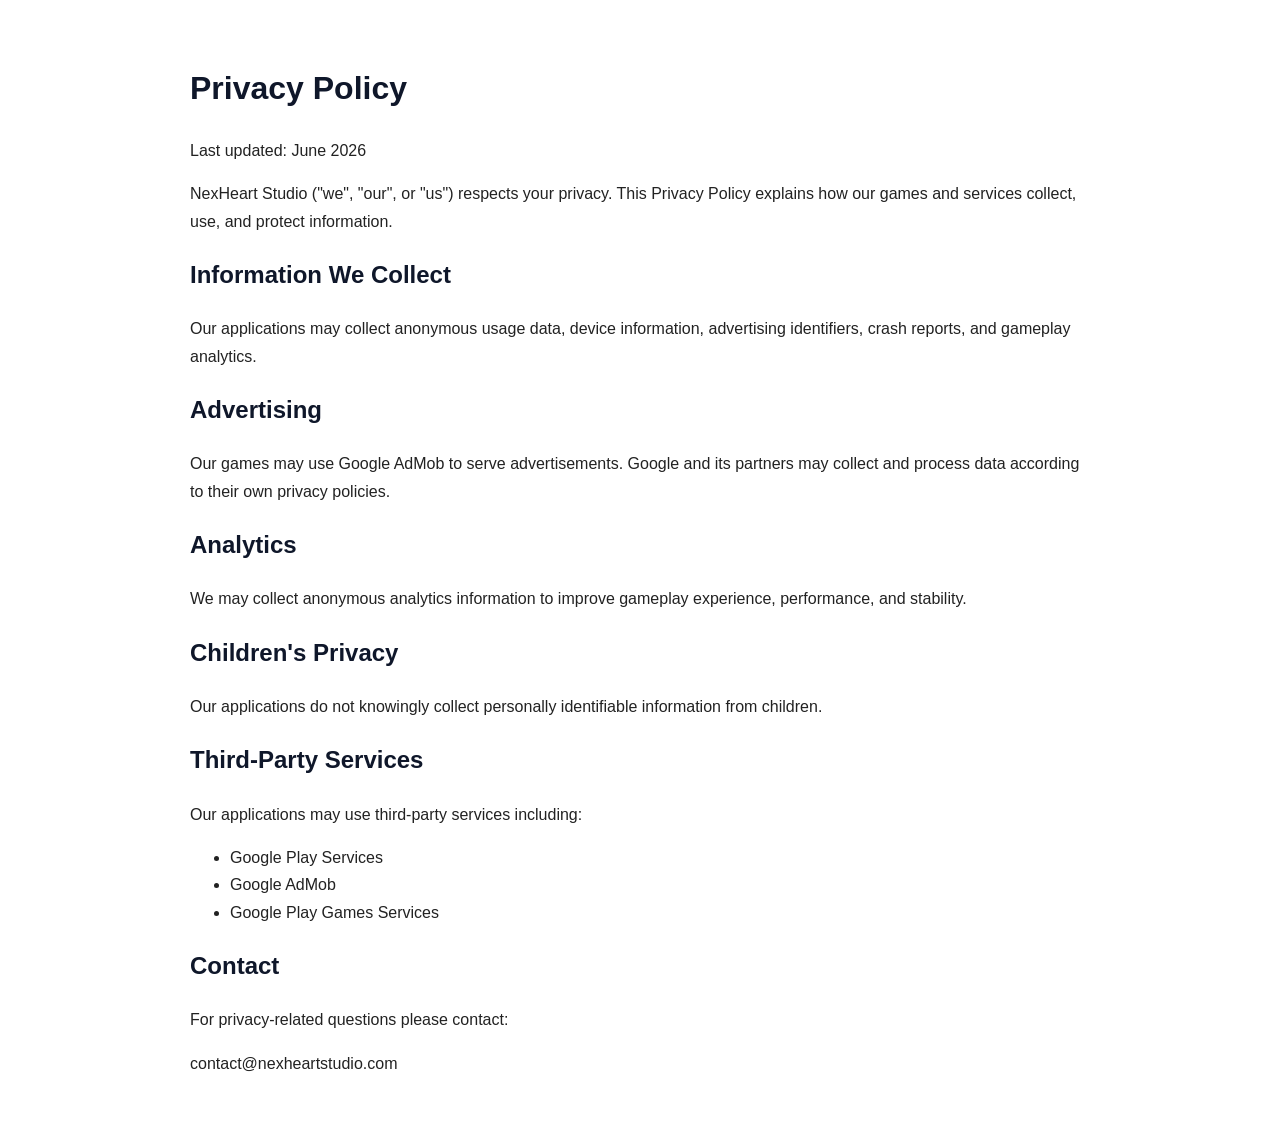
==== privacy-policy.html @ ab527d42 "Create privacy-policy.html" ====
<!DOCTYPE html>
<html lang="en">
<head>
<meta charset="UTF-8">
<meta name="viewport" content="width=device-width, initial-scale=1.0">
<title>Privacy Policy - NexHeart Studio</title>

<style>
body{
    max-width:900px;
    margin:auto;
    padding:40px;
    font-family:Arial,sans-serif;
    line-height:1.7;
    color:#222;
}
h1,h2{
    color:#0f172a;
}
</style>

</head>
<body>

<h1>Privacy Policy</h1>

<p>Last updated: June 2026</p>

<p>
NexHeart Studio ("we", "our", or "us") respects your privacy.
This Privacy Policy explains how our games and services collect, use, and protect information.
</p>

<h2>Information We Collect</h2>

<p>
Our applications may collect anonymous usage data, device information,
advertising identifiers, crash reports, and gameplay analytics.
</p>

<h2>Advertising</h2>

<p>
Our games may use Google AdMob to serve advertisements.
Google and its partners may collect and process data according to their own privacy policies.
</p>

<h2>Analytics</h2>

<p>
We may collect anonymous analytics information to improve gameplay experience,
performance, and stability.
</p>

<h2>Children's Privacy</h2>

<p>
Our applications do not knowingly collect personally identifiable information from children.
</p>

<h2>Third-Party Services</h2>

<p>
Our applications may use third-party services including:
</p>

<ul>
<li>Google Play Services</li>
<li>Google AdMob</li>
<li>Google Play Games Services</li>
</ul>

<h2>Contact</h2>

<p>
For privacy-related questions please contact:
</p>

<p>
contact@nexheartstudio.com
</p>

</body>
</html>
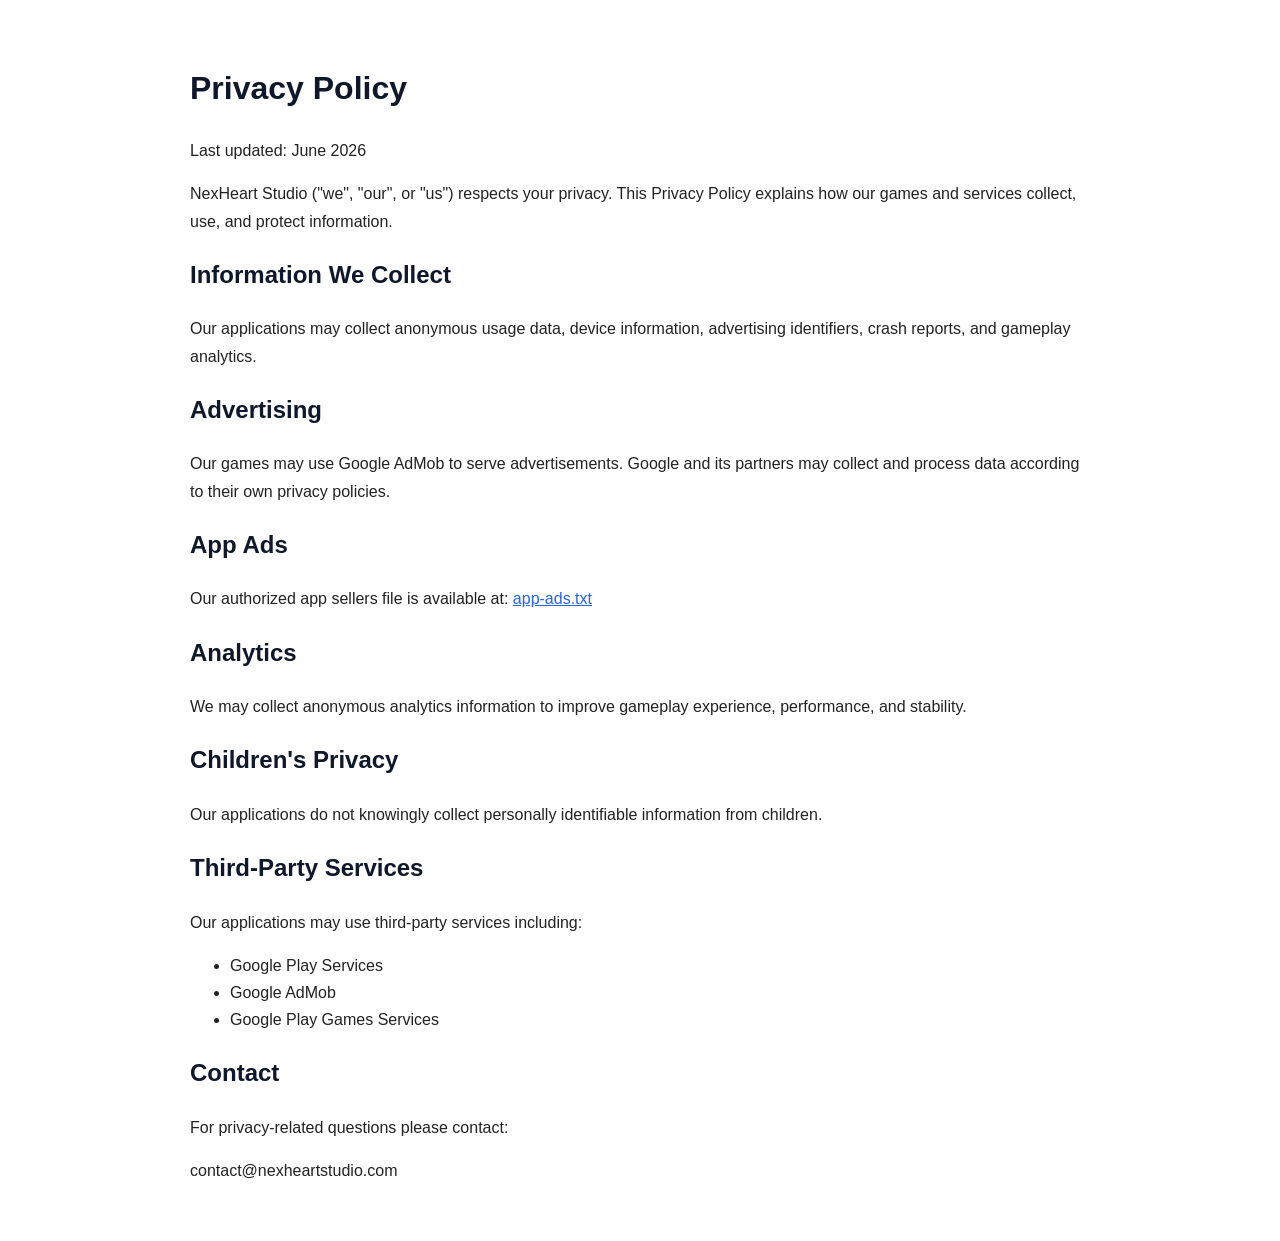
==== commit eb26b23d: "Update privacy-policy.html" ====
--- a/privacy-policy.html
+++ b/privacy-policy.html
@@ -4,6 +4,8 @@
 <meta charset="UTF-8">
 <meta name="viewport" content="width=device-width, initial-scale=1.0">
 <title>Privacy Policy - NexHeart Studio</title>
+<meta name="description" content="Privacy Policy for NexHeart Studio games and services.">
+<link rel="alternate" type="text/plain" href="app-ads.txt" title="Authorized app sellers">
 
 <style>
 body{
@@ -16,6 +18,9 @@
 }
 h1,h2{
     color:#0f172a;
+}
+a{
+    color:#2563eb;
 }
 </style>
 
@@ -43,6 +48,13 @@
 <p>
 Our games may use Google AdMob to serve advertisements.
 Google and its partners may collect and process data according to their own privacy policies.
+</p>
+
+<h2>App Ads</h2>
+
+<p>
+Our authorized app sellers file is available at:
+<a href="app-ads.txt">app-ads.txt</a>
 </p>
 
 <h2>Analytics</h2>
